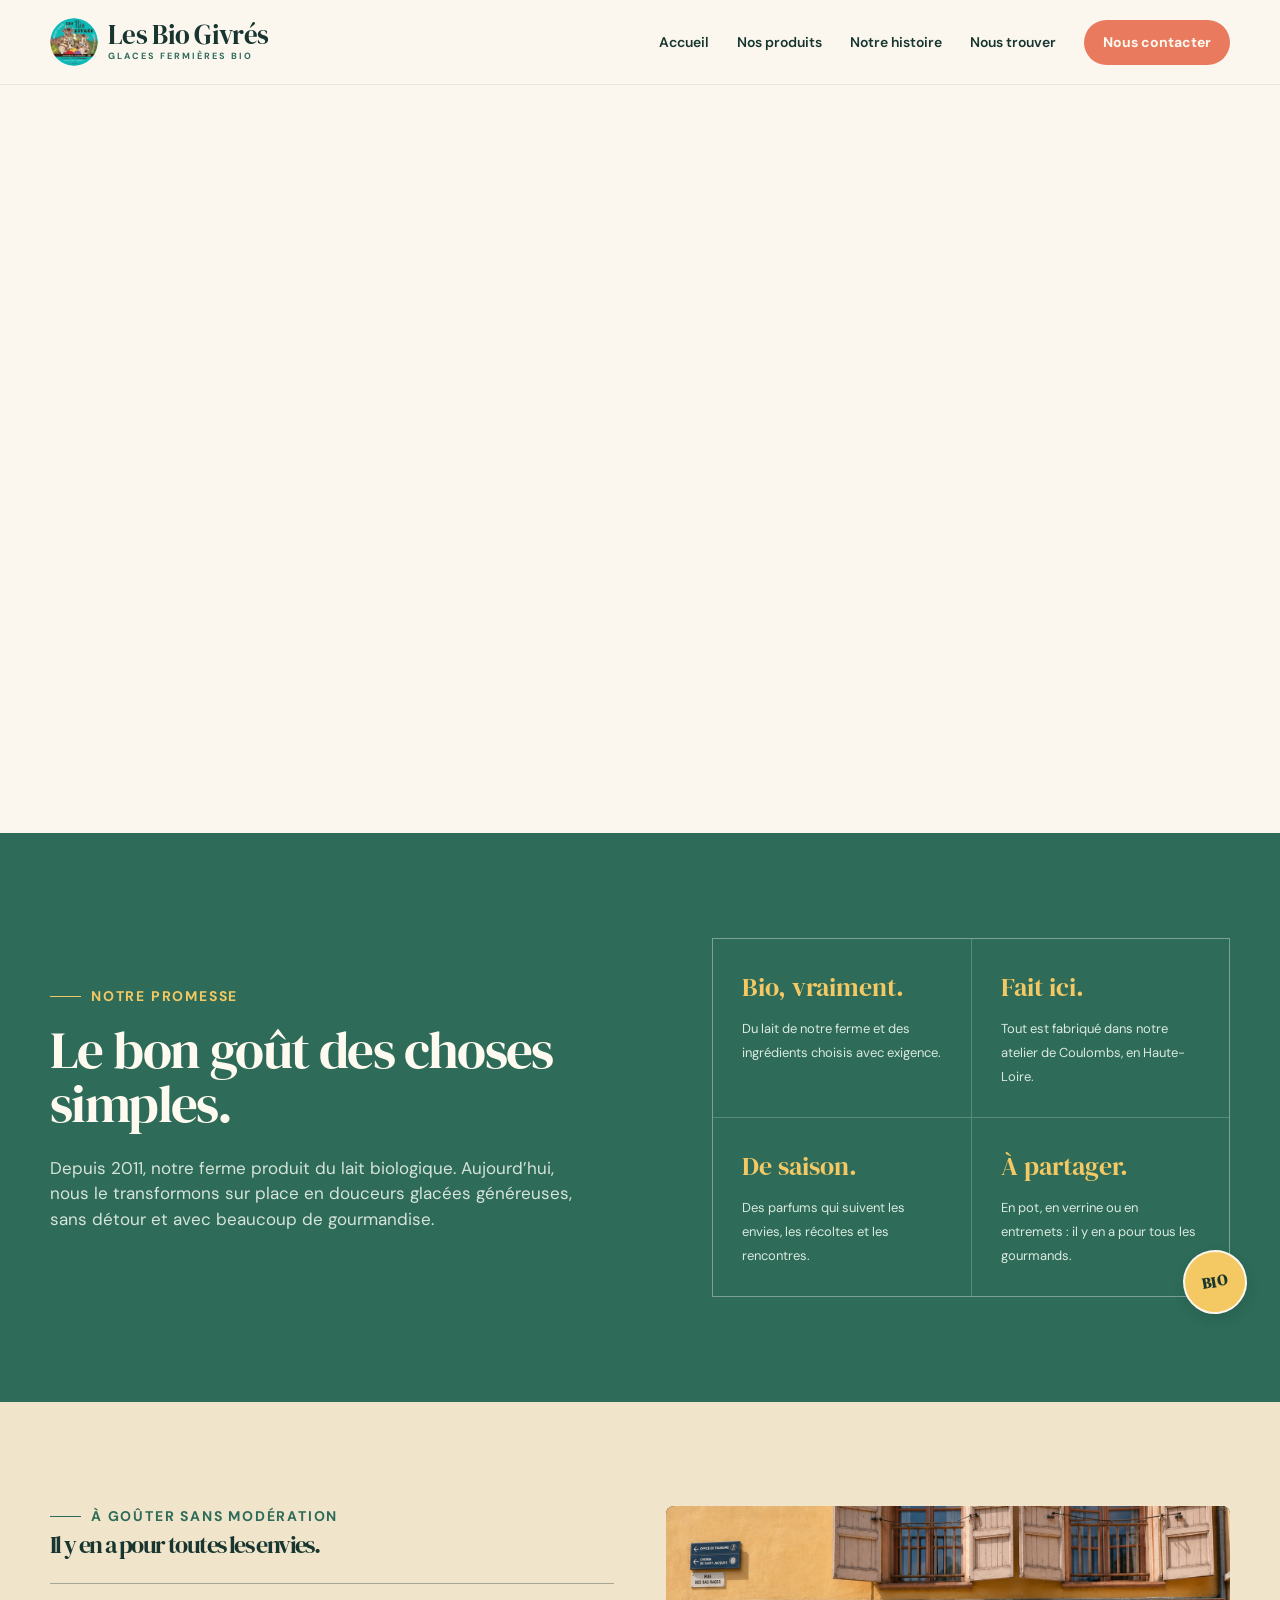
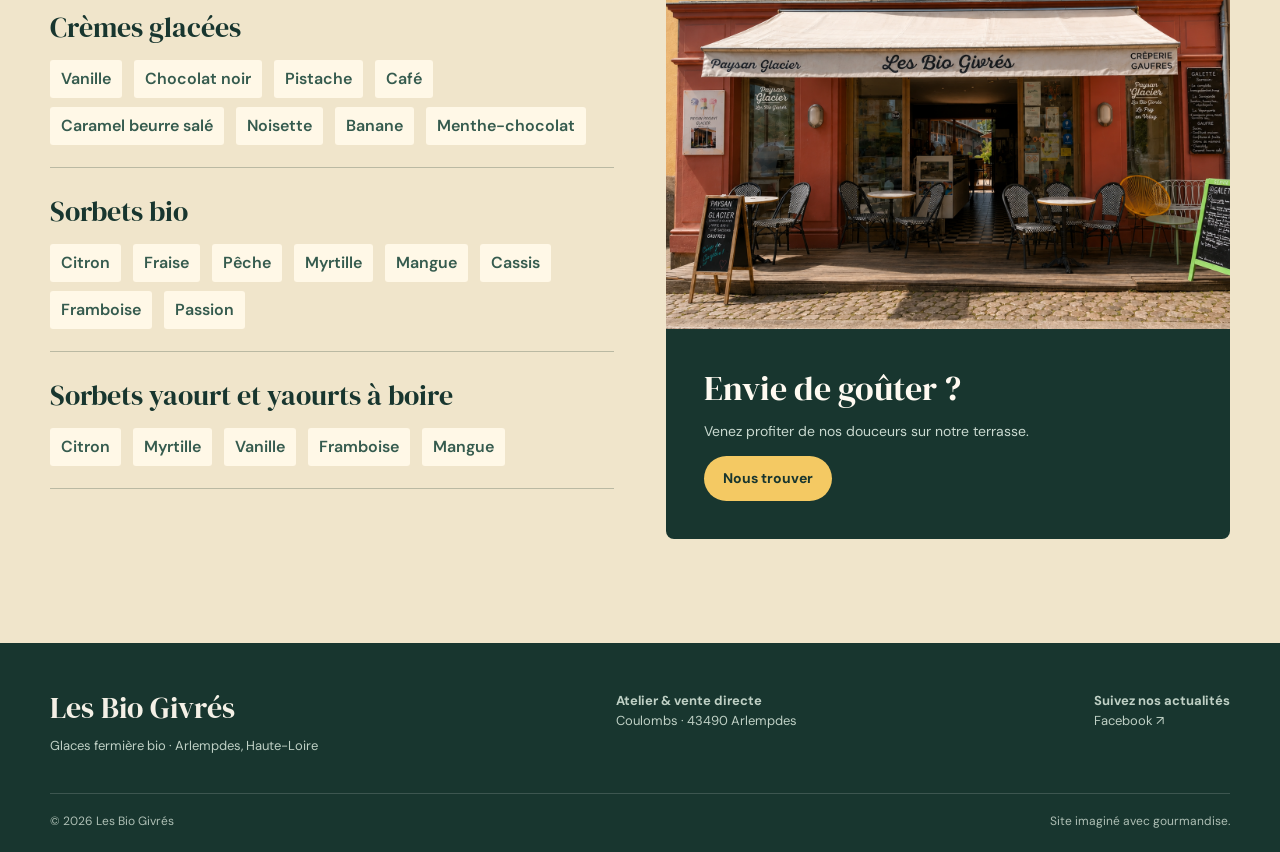
==== index.html @ 5cebc15f "bio" ====
<!doctype html>
<html lang="fr">
	<head>
		<meta charset="UTF-8" />
		<meta name="viewport" content="width=device-width, initial-scale=1.0" />
		<meta name="description" content="Les Bio Givrés, glaces et yaourts bio fermiers fabriqués à Arlempdes, au cœur du Massif central." />
		<title>
			Les Bio Givrés — Glaces fermière bio
		</title>
		<link rel="preconnect" href="https://fonts.googleapis.com">
		<link rel="preconnect" href="https://fonts.gstatic.com" crossorigin>
		<link href="https://fonts.googleapis.com/css2?family=DM+Sans:wght@400;500;600;700&amp;family=DM+Serif+Display:ital@0;1&amp;display=swap" rel="stylesheet">
		<link rel="stylesheet" href="accueil.css">
</head>
<body>
	<header>
		<nav class="container">
			<a class="brand" href="#accueil">
				<img src="assets/logo.png" alt="Logo Les Bio Givrés">
				<span>Les Bio Givrés<small>GLACES FERMIÈRES BIO</small></span>
			</a>
			<div class="nav-links">
				<a href="index.html">
					Accueil
				</a>
				<a href="produits.html">
					Nos produits
				</a>
				<a href="apropos.html">
					Notre histoire
				</a>
				<a href="contact.html">
					Nous trouver
				</a>
				<a class="nav-cta" href="contact.html#contact-form">
					Nous contacter
				</a>
			</div>
			<button class="menu" aria-label="Ouvrir le menu">
				☰
			</button>
		</nav>
	</header>
	<main>
		<section class="hero" id="accueil">
			<div class="container hero-grid">
				<div>
					<div class="eyebrow">
						Au cœur du Massif central
					</div>
					<h1>
						Du lait de la ferme,<br>en <em>glace</em> et en joie.
					</h1>
					<p class="lead">
						Des glaces, sorbets et yaourts bio façonnés avec soin dans notre atelier familial, à Coulombs.
					</p>
					<div class="hero-actions">
						<a class="button" href="produits.html">
							Découvrir nos parfums
						</a>
						<a class="text-link" href="apropos.html">
							Notre savoir-faire
						</a>
					</div>
					<div class="scroll-note">
						Faites défiler
					</div>
				</div>
				<div class="hero-image">
					<div class="sun">
					</div>
				<img class="main-photo" src="assets/logo.png" alt="Logo Les Bio Givrés">
					<div class="bio-badge">
						<span><strong>100%</strong>bio &amp; fermier</span>
					</div>
				</div>
			</div>
		</section>
		<section class="intro">
			<div class="container intro-grid">
				<div>
					<div class="eyebrow">
						Notre promesse
					</div>
					<h2>
						Le bon goût des choses simples.
					</h2>
					<p>
						Depuis 2011, notre ferme produit du lait biologique. Aujourd’hui, nous le transformons sur place en douceurs glacées généreuses, sans détour et avec beaucoup de gourmandise.
					</p>
				</div>
				<div class="values">
					<div class="value">
						<b>Bio, vraiment.</b><span>Du lait de notre ferme et des ingrédients choisis avec exigence.</span>
					</div>
					<div class="value">
						<b>Fait ici.</b><span>Tout est fabriqué dans notre atelier de Coulombs, en Haute-Loire.</span>
					</div>
					<div class="value">
						<b>De saison.</b><span>Des parfums qui suivent les envies, les récoltes et les rencontres.</span>
					</div>
					<div class="value">
						<b>À partager.</b><span>En pot, en verrine ou en entremets : il y en a pour tous les gourmands.</span>
						<span class="bio-stamp" aria-label="Produit bio">BIO</span>
					</div>
				</div>
			</div>
		</section>
		<section class="products">
			<div class="container product-grid">
				<div>
					<div class="eyebrow">
						À goûter sans modération
					</div>
					<h2>
						Il y en a pour toutes les envies.
					</h2>
					<div class="product-list">
						<section class="flavour-category"><h3>Crèmes glacées</h3><ul><li>Vanille</li><li>Chocolat noir</li><li>Pistache</li><li>Café</li><li>Caramel beurre salé</li><li>Noisette</li><li>Banane</li><li>Menthe-chocolat</li></ul></section>
						<section class="flavour-category"><h3>Sorbets bio</h3><ul><li>Citron</li><li>Fraise</li><li>Pêche</li><li>Myrtille</li><li>Mangue</li><li>Cassis</li><li>Framboise</li><li>Passion</li></ul></section>
						<section class="flavour-category"><h3>Sorbets yaourt et yaourts à boire</h3><ul><li>Citron</li><li>Myrtille</li><li>Vanille</li><li>Framboise</li><li>Mangue</li></ul></section>
					</div>
				</div>
				<aside class="terrace-card">
					<img src="assets/terrassebio.png" alt="Terrasse des Bio Givrés">
					<div class="terrace-card__content">
						<h3>
							Envie de goûter ?
						</h3>
						<p>
							Venez profiter de nos douceurs sur notre terrasse.
						</p>
						<a class="button button--butter" href="contact.html">
							Nous trouver
						</a>
					</div>
				</aside>
			</div>
		</section>
		
	</main>
	<footer>
		<div class="container">
			<div class="footer-grid">
				<div>
					<div class="footer-brand">
						Les Bio Givrés
					</div>
					<p>
						Glaces fermière bio · Arlempdes, Haute-Loire
					</p>
				</div>
				<div>
					<p>
						<strong>Atelier & vente directe</strong><br>Coulombs · 43490 Arlempdes
					</p>
				</div>
				<div>
					<p>
						<strong>Suivez nos actualités</strong><br>
						<a href="https://www.facebook.com/lesbiogivres" target="_blank" rel="noopener">
							Facebook ↗
						</a>
					</p>
				</div>
			</div>
			<div class="footer-note">
				<span>© 2026 Les Bio Givrés</span><span>Site imaginé avec gourmandise.</span>
			</div>
		</div>
	</footer>
	<script>
		document.querySelector(".menu").addEventListener("click", () => {
			const links = document.querySelector(".nav-links");
			const isMenuOpen = links.style.display === "flex";

			links.style.display = isMenuOpen ? "none" : "flex";
			links.style.position = "absolute";
			links.style.top = "84px";
			links.style.right = "17px";
			links.style.padding = "22px";
			links.style.background = "#fbf7ef";
			links.style.flexDirection = "column";
			links.style.alignItems = "flex-start";
		});

		const sections = document.querySelectorAll("main > section");
		const prefersReducedMotion = window.matchMedia("(prefers-reduced-motion: reduce)").matches;

		if (!prefersReducedMotion) {
			sections.forEach((section) => section.classList.add("reveal-section"));

			if ("IntersectionObserver" in window) {
				const sectionObserver = new IntersectionObserver(
					(entries) => {
						entries.forEach((entry) => {
							entry.target.classList.toggle("is-visible", entry.isIntersecting);
						});
					},
					{
						threshold: 0.18,
						rootMargin: "0px 0px -8% 0px",
					},
				);

				sections.forEach((section) => sectionObserver.observe(section));
			} else {
				sections.forEach((section) => section.classList.add("is-visible"));
			}
		}
	</script>
</body>
</html>
---- accueil.css ----
/* Styles propres à la page d'accueil. */
:root {
	--ink: #18362f;
	--green: #2e6b59;
	--sage: #dce8da;
	--cream: #fbf7ef;
	--butter: #f4c963;
	--coral: #e97a5e;
	--line: rgba(24,54,47,.14);
}
* {
	box-sizing: border-box;
}
html {
	scroll-behavior: smooth;
}
body {
	margin: 0;
	color: var(--ink);
	background: var(--cream);
	font-family: "DM Sans",sans-serif;
	line-height: 1.5;
}
a {
	color: inherit;
	text-decoration: none;
}
.container {
	width: min(1180px,calc(100% - 48px));
	margin: auto;
}
.topline {
	background: var(--ink);
	color: #f7f2e8;
	font-size: 13px;
}
.topline .container {
	min-height: 37px;
	display: flex;
	gap: 18px;
	align-items: center;
	justify-content: center;
}
.topline span {
	display: inline-flex;
	align-items: center;
	gap: 7px;
}
.topline i {
	width: 6px;
	height: 6px;
	border-radius: 50%;
	background: var(--butter);
	display: inline-block;
}
header {
	position: sticky;
	top: 0;
	z-index: 10;
	background: rgba(251,247,239,.92);
	backdrop-filter: blur(14px);
	border-bottom: 1px solid rgba(24,54,47,.08);
}
nav {
	height: 84px;
	display: flex;
	align-items: center;
	justify-content: space-between;
}
.brand {
	font-family: "DM Serif Display",serif;
	font-size: 27px;
	line-height: .8;
	letter-spacing: -.7px;
	display: flex;
	align-items: center;
	gap: 10px;
}
.brand img {
	width: 48px;
	height: 48px;
	object-fit: contain;
	border-radius: 50%;
	background: #fff;
}
.brand small {
	font-family: "DM Sans",sans-serif;
	font-size: 9px;
	display: block;
	letter-spacing: 2px;
	font-weight: 700;
	color: var(--green);
	margin-top: 8px;
}
.nav-links {
	display: flex;
	gap: 28px;
	align-items: center;
	font-size: 14px;
	font-weight: 600;
}
.nav-links a:hover {
	color: var(--coral);
}
.nav-cta,.button {
	background: var(--coral);
	color: #fffaf1;
	border-radius: 100px;
	padding: 12px 19px;
	font-size: 14px;
	font-weight: 700;
	border: 0;
	cursor: pointer;
	transition: transform .2s,background .2s;
	display: inline-block;
}
.nav-cta:hover,.button:hover {
	transform: translateY(-2px);
	background: #d8664d;
}
.button--butter {
	background: var(--butter);
	color: var(--ink);
}
.button--butter:hover {
	background: #e4b54d;
}
.button--spaced {
	margin-top: 18px;
}
.menu {
	display: none;
	background: none;
	border: 0;
	color: var(--ink);
	font-size: 25px;
}
.hero {
	min-height: 650px;
	padding: 72px 0 58px;
	overflow: hidden;
	position: relative;
}
.hero-grid {
	display: grid;
	grid-template-columns: 1.04fr .96fr;
	align-items: center;
	gap: 56px;
}
.eyebrow {
	text-transform: uppercase;
	font-size: 14px;
	letter-spacing: 1.8px;
	font-weight: 700;
	color: var(--green);
	display: flex;
	align-items: center;
	gap: 10px;
}
.eyebrow:before {
	content: "";
	height: 1px;
	width: 31px;
	background: currentColor;
}
h1,h2,h3,p {
	margin-top: 0;
}
h1,h2 {
	font-family: "DM Serif Display",serif;
	font-weight: 400;
	letter-spacing: -1.6px;
}
h1 {
	font-size: clamp(56px,7vw,89px);
	line-height: .95;
	margin: 17px 0 24px;
}
h1 em {
	color: var(--coral);
	font-style: italic;
}
.lead {
	max-width: 480px;
	font-size: 18px;
	color: #456158;
	margin-bottom: 30px;
}
.hero-actions {
	display: flex;
	gap: 13px;
	align-items: center;
	flex-wrap: wrap;
}
.text-link {
	font-weight: 700;
	font-size: 14px;
	padding: 10px 4px;
	border-bottom: 1px solid var(--ink);
}
.text-link--story {
	align-self: start;
	margin-top: 9px;
}
.hero-image {
	height: 516px;
	position: relative;
}
.hero-image .main-photo {
	width: 85%;
	height: 100%;
	object-fit: contain;
	object-position: center;
	display: block;
	margin-left: auto;
}
.sun {
	position: absolute;
	width: 308px;
	height: 308px;
	border-radius: 50%;
	background: #f6dfaa;
	right: -28px;
	top: 50px;
	z-index: -1;
}
.bio-badge {
	position: absolute;
	left: 0;
	bottom: 34px;
	width: 145px;
	height: 145px;
	background: var(--green);
	border-radius: 50%;
	color: #fffdf5;
	display: grid;
	place-items: center;
	text-align: center;
	font-size: 12px;
	font-weight: 700;
	line-height: 1.2;
	border: 6px solid var(--cream);
	transform: rotate(-13deg);
}
.bio-badge strong {
	display: block;
	font-family: "DM Serif Display";
	font-size: 31px;
	line-height: .9;
}
.bio-badge:before {
	content: "✦";
	position: absolute;
	top: 17px;
	font-size: 15px;
	color: var(--butter);
}
.scroll-note {
	margin-top: 59px;
	font-size: 12px;
	letter-spacing: 1px;
	text-transform: uppercase;
	color: #6c8177;
	display: flex;
	align-items: center;
	gap: 10px;
}
.scroll-note:after {
	content: "↓";
	font-size: 20px;
	color: var(--coral);
}
.intro {
	background: var(--green);
	color: #fffaf0;
	padding: 105px 0;
}
.intro-grid {
	display: grid;
	grid-template-columns: 1.05fr .95fr;
	gap: 90px;
	align-items: center;
}
.intro h2 {
	font-size: 53px;
	line-height: 1.02;
	margin: 16px 0 25px;
}
.intro .eyebrow {
	color: var(--butter);
}
.intro p {
	color: #d6e4da;
	font-size: 17px;
	max-width: 535px;
}
.values {
	display: grid;
	grid-template-columns: 1fr 1fr;
	gap: 1px;
	background: rgba(255,255,255,.2);
	border: 1px solid rgba(255,255,255,.2);
}
.value {
	position: relative;
	padding: 29px;
	background: var(--green);
	min-height: 159px;
}
.value b {
	color: var(--butter);
	font-size: 26px;
	font-family: "DM Serif Display";
	font-weight: 400;
	display: block;
	margin-bottom: 9px;
}
.value span {
	font-size: 13px;
	color: #daeadf;
}
.bio-stamp {
	position: absolute;
	bottom: -18px;
	right: -18px;
	display: grid;
	width: 64px;
	height: 64px;
	place-items: center;
	border: 2px solid var(--cream);
	border-radius: 50%;
	background: var(--butter);
	box-shadow: 0 5px 12px rgba(24,54,47,.18);
	color: var(--ink) !important;
	font-family: "DM Serif Display", serif;
	font-size: 15px !important;
	font-weight: 700;
	letter-spacing: 1px;
	transform: rotate(-10deg);
}
.products {
	padding: 104px 0;
	background: #f0e5cb;
}
.product-grid {
	display: grid;
	grid-template-columns: 1fr 1fr;
	gap: 52px;
	align-items: stretch;
}
.product-list {
	border-top: 1px solid rgba(24,54,47,.35);
}
.flavour-category {
	padding: 22px 0;
	border-bottom: 1px solid rgba(24,54,47,.25);
}
.flavour-category h3 {
	margin: 0 0 12px;
	font-family: "DM Serif Display",serif;
	font-size: 28px;
	font-weight: 400;
}
.flavour-category ul {
	display: flex;
	flex-wrap: wrap;
	gap: 9px 12px;
	margin: 0;
	padding: 0;
	list-style: none;
}
.flavour-category li {
	padding: 7px 11px;
	border-radius: 3px;
	background: #fff8e7;
	color: #355b4e;
	font-size: 16px;
	font-weight: 600;
}

.terrace-card {
	background: var(--ink);
	color: #fffaf1;
	border-radius: 8px;
	overflow: hidden;
	position: sticky;
	top: 112px;
	display: flex;
	flex-direction: column;
}
.terrace-card img {
	display: block;
	width: 100%;
	min-height: 260px;
	flex: 1 1 auto;
	object-fit: cover;
}
.terrace-card__content {
	padding: 34px 38px 38px;
}
.terrace-card h3 {
	font-family: "DM Serif Display";
	font-weight: 400;
	font-size: 34px;
	margin: 0 0 7px;
}
.terrace-card p {
	color: #c9d9d0;
	font-size: 14px;
}
.story {
	background: #fff;
	padding: 0;
}
.story-grid {
	display: grid;
	grid-template-columns: 1fr 1fr;
	min-height: 538px;
}
.story-img {
	width: 100%;
	height: 538px;
	object-fit: cover;
	object-position: center;
}
.story-copy {
	padding: 80px clamp(35px,7vw,105px);
	display: flex;
	flex-direction: column;
	justify-content: center;
}
.story-copy h2 {
	margin: 15px 0 20px;
}
.story-copy p {
	color: #516b60;
}
.contact {
	padding: 104px 0;
}
.contact-grid {
	display: grid;
	grid-template-columns: .9fr 1.1fr;
	gap: 80px;
}
.contact h2 {
	margin: 15px 0 25px;
}
.contact-info {
	font-size: 17px;
	line-height: 1.8;
}
.contact-info a {
	font-weight: 700;
	text-decoration: underline;
	text-underline-offset: 4px;
}
.contact-form {
	background: #edf2ea;
	padding: 32px;
	border-radius: 8px;
}
.field-row {
	display: grid;
	grid-template-columns: 1fr 1fr;
	gap: 14px;
}
.contact-form input,.contact-form textarea {
	width: 100%;
	background: #fffdf8;
	border: 1px solid #cbd9cf;
	border-radius: 3px;
	padding: 14px;
	font: inherit;
	color: var(--ink);
	margin-bottom: 14px;
}
.contact-form textarea {
	min-height: 108px;
	resize: vertical;
}
footer {
	background: var(--ink);
	color: #f4f0e6;
	padding: 42px 0 22px;
}
.footer-grid {
	display: flex;
	justify-content: space-between;
	gap: 30px;
	align-items: start;
}
.footer-brand {
	font-family: "DM Serif Display";
	font-size: 30px;
}
.footer-grid p {
	color: #bfd0c5;
	font-size: 13px;
	margin: 6px 0;
}
.footer-note {
	border-top: 1px solid rgba(255,255,255,.16);
	margin-top: 31px;
	padding-top: 18px;
	color: #aebfb5;
	font-size: 12px;
	display: flex;
	justify-content: space-between;
}
.reveal-section {
	opacity: 0;
	transform: translateY(42px);
	transition: opacity 700ms ease, transform 700ms cubic-bezier(.22,.8,.25,1);
}
.reveal-section.is-visible {
	opacity: 1;
	transform: translateY(0);
}
@media (prefers-reduced-motion: reduce) {
	.reveal-section {
		opacity: 1;
		transform: none;
		transition: none;
	}
}
@media (max-width:800px) {
	.container {
		width: min(100% - 34px,680px);
	}
	.topline .container {
		font-size: 11px;
		gap: 10px;
	}
	.nav-links {
		display: none;
	}
	.menu {
		display: block;
	}
	.hero {
		padding-top: 45px;
	}
	.hero-grid,.intro-grid,.product-grid,.contact-grid,.story-grid {
		grid-template-columns: 1fr;
		gap: 35px;
	}
	.hero-image {
		height: 420px;
		max-width: 470px;
		width: 100%;
		margin: auto;
	}
	.hero-image .main-photo {
		width: 89%;
	}
	.story-img {
		height: 380px;
	}
	.scroll-note {
		margin-top: 30px;
	}
	.intro {
		padding: 70px 0;
	}
	.products,.contact {
		padding: 72px 0;
	}
	.terrace-card {
		position: static;
	}
	.footer-grid {
		display: block;
	}
	.footer-grid>div+div {
		margin-top: 20px;
	}
	.footer-note {
		display: block;
	}
	.footer-note span {
		display: block;
		margin: 7px 0;
	}
}
@media (max-width:450px) {
	h1 {
		font-size: 55px;
	}
	.values,.field-row {
		grid-template-columns: 1fr;
	}
	.hero-image {
		height: 360px;
	}
	.bio-badge {
		width: 118px;
		height: 118px;
		left: -6px;
		bottom: 22px;
	}
	.bio-badge strong {
		font-size: 25px;
	}
}
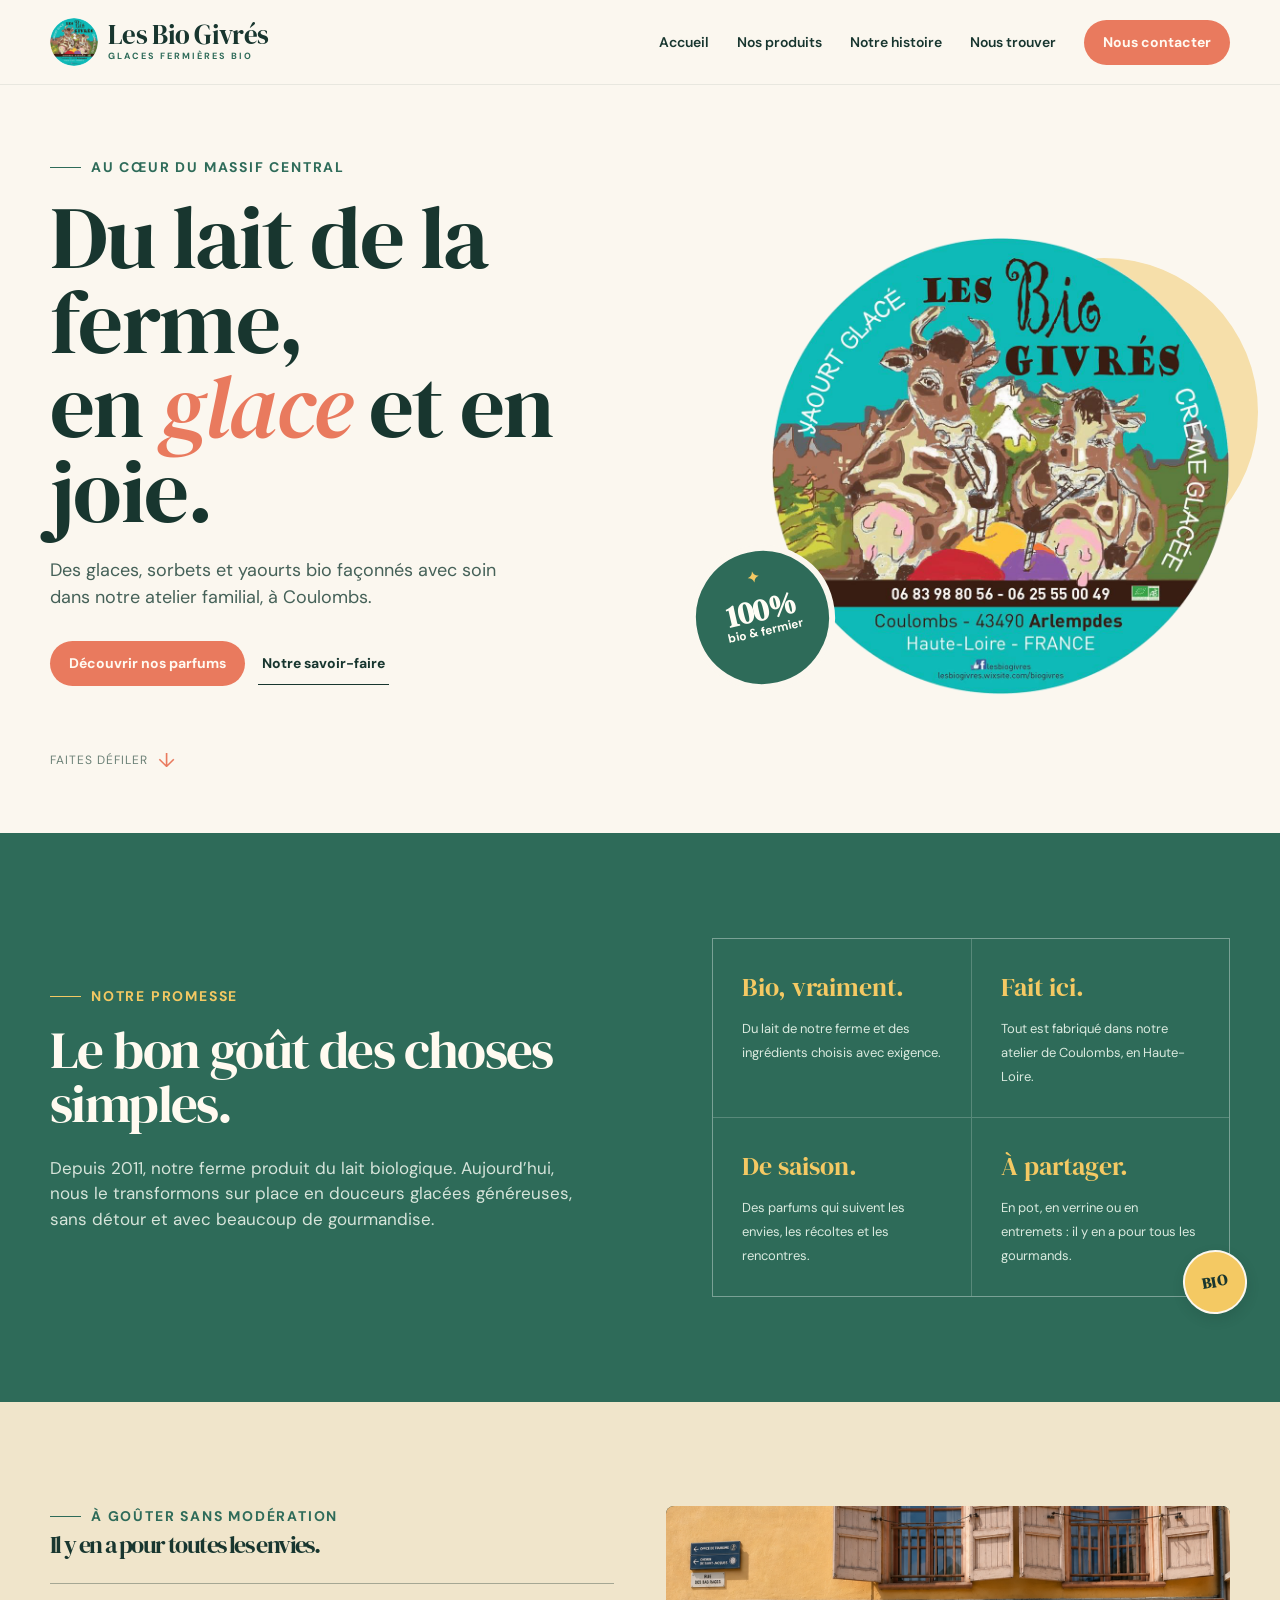
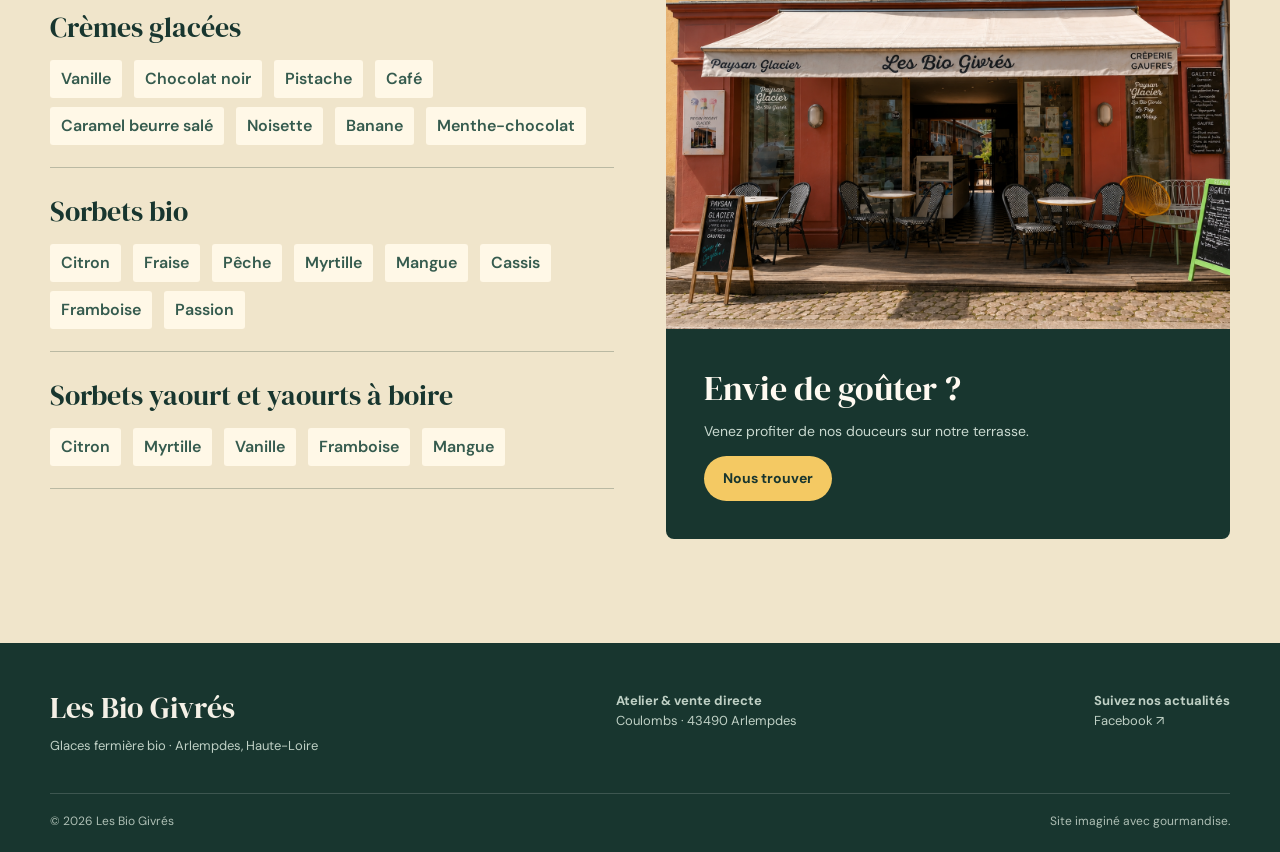
==== commit ca1bc8ce: "bio" ====
--- a/index.html
+++ b/index.html
@@ -13,6 +13,7 @@
 		<link rel="stylesheet" href="accueil.css">
 </head>
 <body>
+
 	<header>
 		<nav class="container">
 			<a class="brand" href="#accueil">
--- a/accueil.css
+++ b/accueil.css
@@ -538,6 +538,27 @@
 	.menu {
 		display: block;
 	}
+
+	/* Masquer la photo principale et le macaron sur mobile */
+	.hero-image .main-photo,
+	.bio-badge {
+		display: none;
+	}
+
+	/* Masquer le cercle jaune sur mobile */
+	.sun {
+		display: none;
+	}
+
+	/* Réafficher le petit logo de la nav sur mobile */
+	.brand img {
+		display: inline-block;
+		width: 48px;
+		height: 48px;
+		object-fit: contain;
+		border-radius: 50%;
+		background: #fff;
+	}
 	.hero {
 		padding-top: 45px;
 	}
